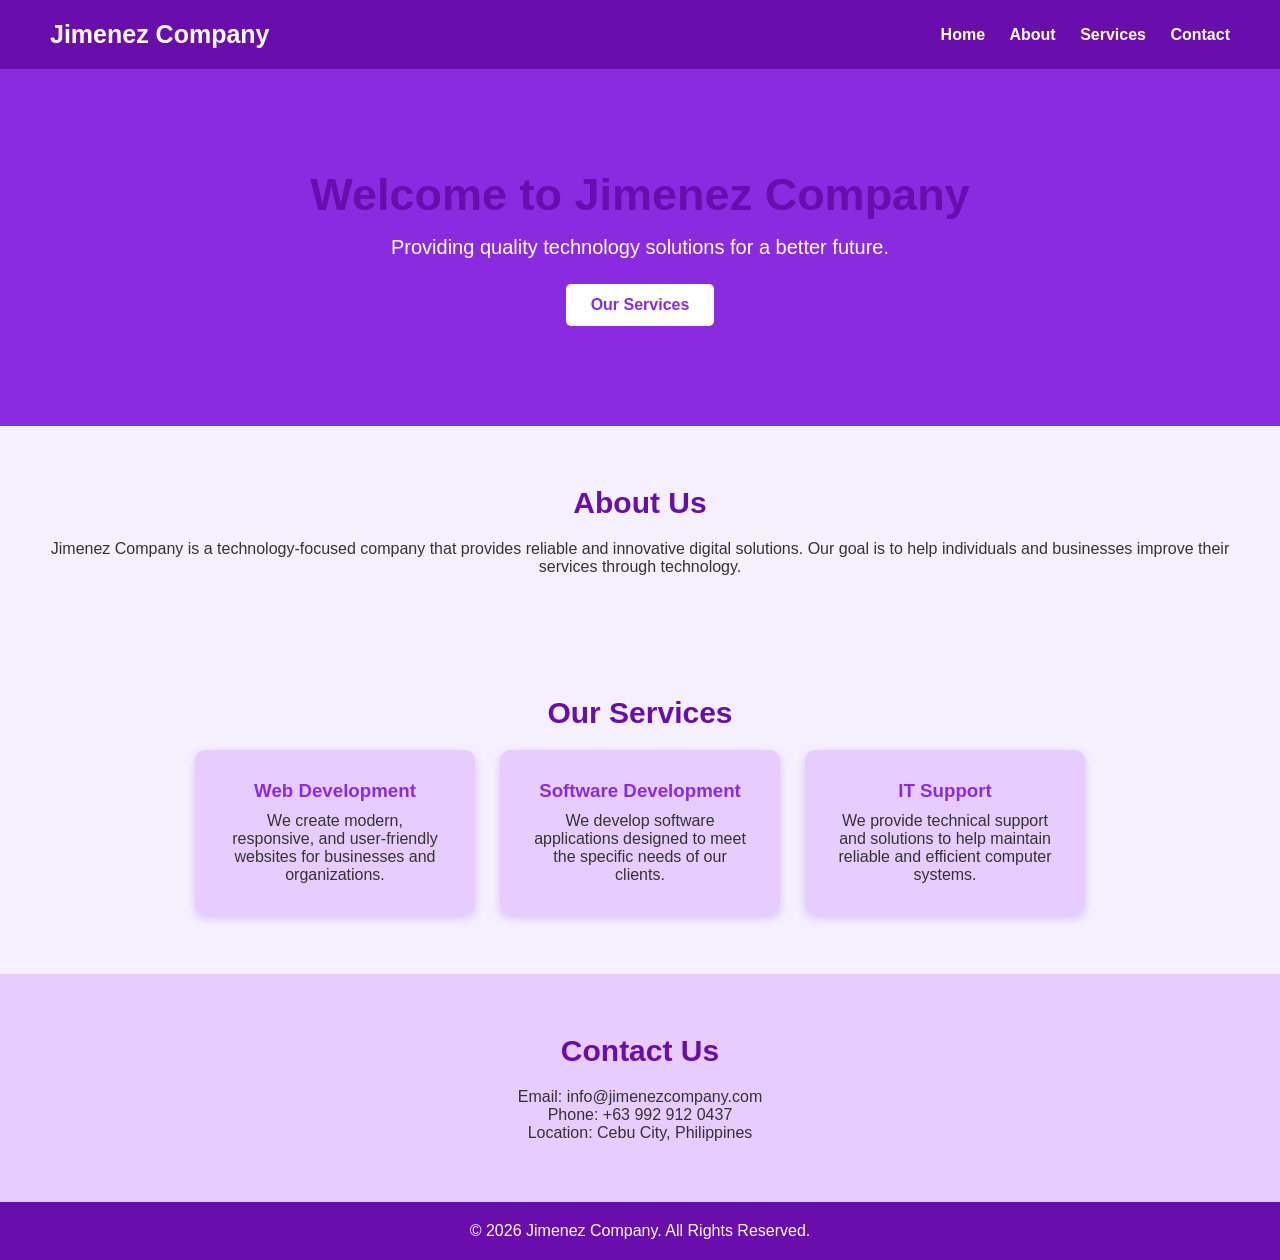
==== index.html @ 47808b43 "updates" ====
<!DOCTYPE html>
<html lang="en">
<head>
    <meta charset="UTF-8">
    <meta name="viewport" content="width=device-width, initial-scale=1.0">
    <title>Jimenez Company</title>

    <link rel="stylesheet" href="css/style.css">
</head>

<body>

    
    <header>
        <h1>Jimenez Company</h1>

        <nav>
            <a href="#home">Home</a>
            <a href="#about">About</a>
            <a href="#services">Services</a>
            <a href="#contact">Contact</a>
        </nav>
    </header>

   
    <section class="hero" id="home">
        <h2>Welcome to Jimenez Company</h2>
        <p>Providing quality technology solutions for a better future.</p>
        <a href="#services" class="btn">Our Services</a>
    </section>

   
    <section id="about">
        <h2>About Us</h2>
        <p>
            Jimenez Company is a technology-focused company that provides
            reliable and innovative digital solutions. Our goal is to help
            individuals and businesses improve their services through technology.
        </p>
    </section>

    
    <section id="services">
        <h2>Our Services</h2>

        <div class="services">

            <div class="card">
                <h3>Web Development</h3>
                <p>
                    We create modern, responsive, and user-friendly websites
                    for businesses and organizations.
                </p>
            </div>

            <div class="card">
                <h3>Software Development</h3>
                <p>
                    We develop software applications designed to meet the
                    specific needs of our clients.
                </p>
            </div>

            <div class="card">
                <h3>IT Support</h3>
                <p>
                    We provide technical support and solutions to help maintain
                    reliable and efficient computer systems.
                </p>
            </div>

        </div>
    </section>

   
    <section class="contact" id="contact">
        <h2>Contact Us</h2>
        <p>Email: info@jimenezcompany.com</p>
        <p>Phone: +63 992 912 0437</p>
        <p>Location: Cebu City, Philippines</p>
    </section>

    
    <footer>
        <p>&copy; 2026 Jimenez Company. All Rights Reserved.</p>
    </footer>

    <!-- Link to JavaScript -->
    <script src="script.js"></script>

</body>
</html>
---- css/style.css ----
* {
    margin: 0;
    padding: 0;
    box-sizing: border-box;
    font-family: Arial, sans-serif;
}

body {
    background-color: #f5f0ff;
    color: #333;
}

/* Header */
header {
    background-color: #6a0dad;
    color: white;
    padding: 20px 50px;
    display: flex;
    justify-content: space-between;
    align-items: center;
}

header h1 {
    font-size: 25px;
}

nav a {
    color: white;
    text-decoration: none;
    margin-left: 20px;
    font-weight: bold;
}

nav a:hover {
    color: #e0b3ff;
}

/* Home */
.hero {
    background-color: #8a2be2;
    color: white;
    text-align: center;
    padding: 100px 20px;
}

.hero h2 {
    font-size: 45px;
    margin-bottom: 15px;
}

.hero p {
    font-size: 20px;
    margin-bottom: 25px;
}

.btn {
    display: inline-block;
    background-color: white;
    color: #8a2be2;
    padding: 12px 25px;
    text-decoration: none;
    border-radius: 5px;
    font-weight: bold;
}

.btn:hover {
    background-color: #ead6ff;
}

/* Sections */
section {
    padding: 60px 50px;
    text-align: center;
}

section h2 {
    color: #6a0dad;
    margin-bottom: 20px;
    font-size: 30px;
}

/* Services */
.services {
    display: flex;
    justify-content: center;
    gap: 25px;
    flex-wrap: wrap;
}

.card {
    background-color: #e6ccff;
    width: 280px;
    padding: 30px;
    border-radius: 10px;
    box-shadow: 0 4px 10px rgba(106, 13, 173, 0.2);
}

.card h3 {
    color: #8a2be2;
    margin-bottom: 10px;
}

/* Contact */
.contact {
    background-color: #e6ccff;
}

/* Footer */
footer {
    background-color: #6a0dad;
    color: white;
    text-align: center;
    padding: 20px;
}
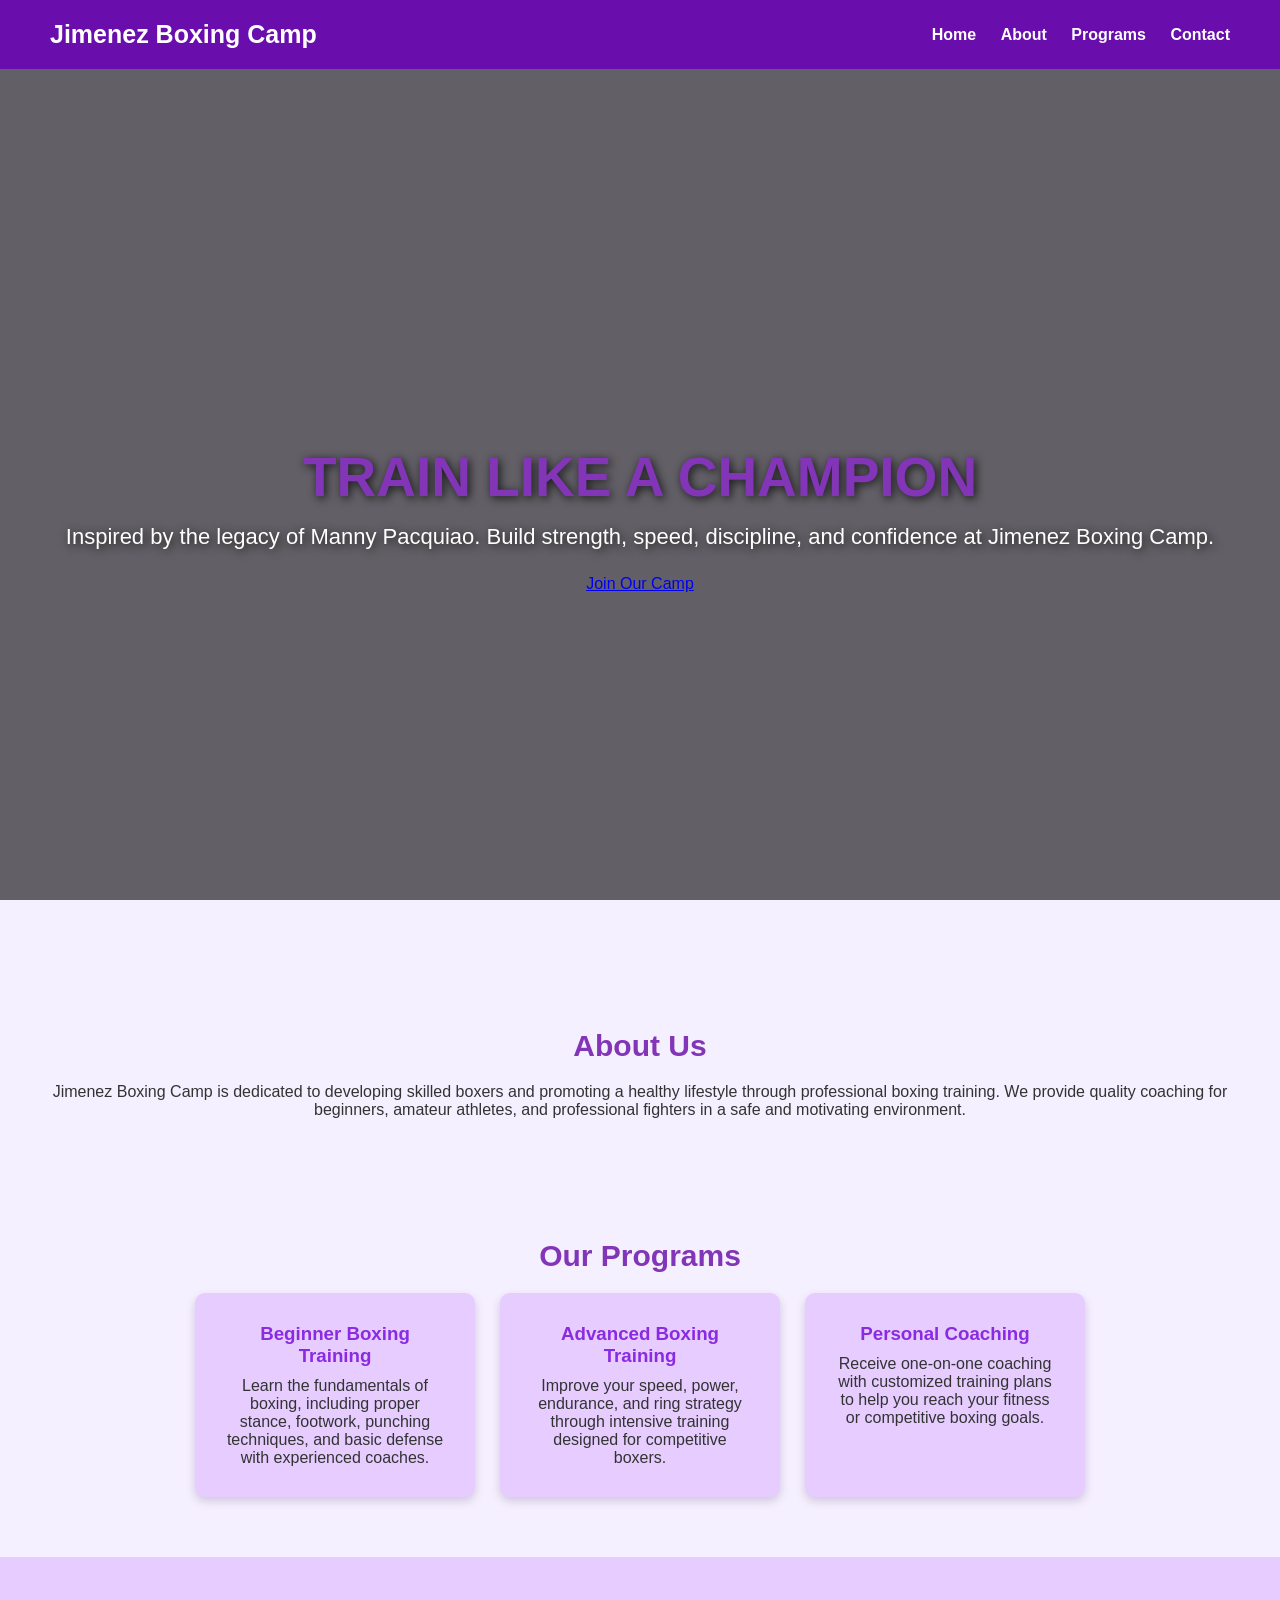
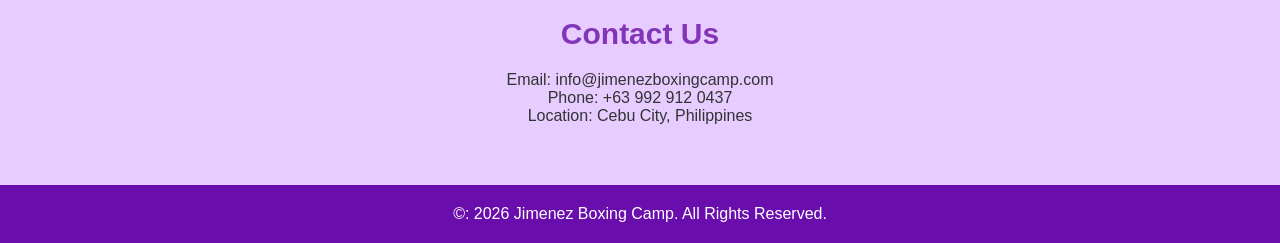
==== commit 8e43228a: "add" ====
--- a/index.html
+++ b/index.html
@@ -3,89 +3,84 @@
 <head>
     <meta charset="UTF-8">
     <meta name="viewport" content="width=device-width, initial-scale=1.0">
-    <title>Jimenez Company</title>
+    <title>Jimenez Boxing Camp</title>
 
     <link rel="stylesheet" href="css/style.css">
 </head>
 
 <body>
 
-    
     <header>
-        <h1>Jimenez Company</h1>
+        <h1>Jimenez Boxing Camp</h1>
 
         <nav>
             <a href="#home">Home</a>
             <a href="#about">About</a>
-            <a href="#services">Services</a>
+            <a href="#services">Programs</a>
             <a href="#contact">Contact</a>
         </nav>
     </header>
 
-   
-    <section class="hero" id="home">
-        <h2>Welcome to Jimenez Company</h2>
-        <p>Providing quality technology solutions for a better future.</p>
-        <a href="#services" class="btn">Our Services</a>
-    </section>
+   <section class="hero" id="home">
+    <h2>Train Like a Champion</h2>
+    <p>Inspired by the legacy of Manny Pacquiao. Build strength, speed, discipline, and confidence at Jimenez Boxing Camp.</p>
+    <a href="#services" class="btn">Join Our Camp</a>
+</section>
 
-   
     <section id="about">
         <h2>About Us</h2>
         <p>
-            Jimenez Company is a technology-focused company that provides
-            reliable and innovative digital solutions. Our goal is to help
-            individuals and businesses improve their services through technology.
+            Jimenez Boxing Camp is dedicated to developing skilled boxers and
+            promoting a healthy lifestyle through professional boxing training.
+            We provide quality coaching for beginners, amateur athletes, and
+            professional fighters in a safe and motivating environment.
         </p>
     </section>
 
-    
     <section id="services">
-        <h2>Our Services</h2>
+        <h2>Our Programs</h2>
 
         <div class="services">
 
             <div class="card">
-                <h3>Web Development</h3>
+                <h3>Beginner Boxing Training</h3>
                 <p>
-                    We create modern, responsive, and user-friendly websites
-                    for businesses and organizations.
+                    Learn the fundamentals of boxing, including proper stance,
+                    footwork, punching techniques, and basic defense with
+                    experienced coaches.
                 </p>
             </div>
 
             <div class="card">
-                <h3>Software Development</h3>
+                <h3>Advanced Boxing Training</h3>
                 <p>
-                    We develop software applications designed to meet the
-                    specific needs of our clients.
+                    Improve your speed, power, endurance, and ring strategy
+                    through intensive training designed for competitive boxers.
                 </p>
             </div>
 
             <div class="card">
-                <h3>IT Support</h3>
+                <h3>Personal Coaching</h3>
                 <p>
-                    We provide technical support and solutions to help maintain
-                    reliable and efficient computer systems.
+                    Receive one-on-one coaching with customized training plans
+                    to help you reach your fitness or competitive boxing goals.
                 </p>
             </div>
 
         </div>
     </section>
 
-   
     <section class="contact" id="contact">
         <h2>Contact Us</h2>
-        <p>Email: info@jimenezcompany.com</p>
+        <p>Email: info@jimenezboxingcamp.com</p>
         <p>Phone: +63 992 912 0437</p>
         <p>Location: Cebu City, Philippines</p>
     </section>
 
-    
     <footer>
-        <p>&copy; 2026 Jimenez Company. All Rights Reserved.</p>
+        <p>&copy: 2026 Jimenez Boxing Camp. All Rights Reserved.</p>
     </footer>
 
-    <!-- Link to JavaScript -->
     <script src="script.js"></script>
 
 </body>
--- a/css/style.css
+++ b/css/style.css
@@ -36,35 +36,38 @@
 }
 
 /* Home */
+/* Hero Section */
 .hero {
-    background-color: #8a2be2;
+    background: linear-gradient(rgba(0,0,0,0.6), rgba(0,0,0,0.6)),
+                url("../images/pacquiao.jpg");
+    background-size: cover;
+    background-position: center;
+    background-repeat: no-repeat;
+    background-attachment: fixed;
+
+    height: 100vh;
+
+    display: flex;
+    flex-direction: column;
+    justify-content: center;
+    align-items: center;
+
     color: white;
     text-align: center;
     padding: 100px 20px;
 }
 
 .hero h2 {
-    font-size: 45px;
+    font-size: 55px;
     margin-bottom: 15px;
+    text-transform: uppercase;
+    text-shadow: 2px 2px 10px rgba(3, 3, 3, 0.8);
 }
 
 .hero p {
-    font-size: 20px;
+    font-size: 22px;
     margin-bottom: 25px;
-}
-
-.btn {
-    display: inline-block;
-    background-color: white;
-    color: #8a2be2;
-    padding: 12px 25px;
-    text-decoration: none;
-    border-radius: 5px;
-    font-weight: bold;
-}
-
-.btn:hover {
-    background-color: #ead6ff;
+    text-shadow: 2px 2px 10px rgba(0, 0, 0, 0.8);
 }
 
 /* Sections */
@@ -74,7 +77,7 @@
 }
 
 section h2 {
-    color: #6a0dad;
+    color: #8335b8;
     margin-bottom: 20px;
     font-size: 30px;
 }
@@ -92,7 +95,7 @@
     width: 280px;
     padding: 30px;
     border-radius: 10px;
-    box-shadow: 0 4px 10px rgba(106, 13, 173, 0.2);
+    box-shadow: 0 4px 10px rgba(70, 30, 89, 0.2);
 }
 
 .card h3 {
